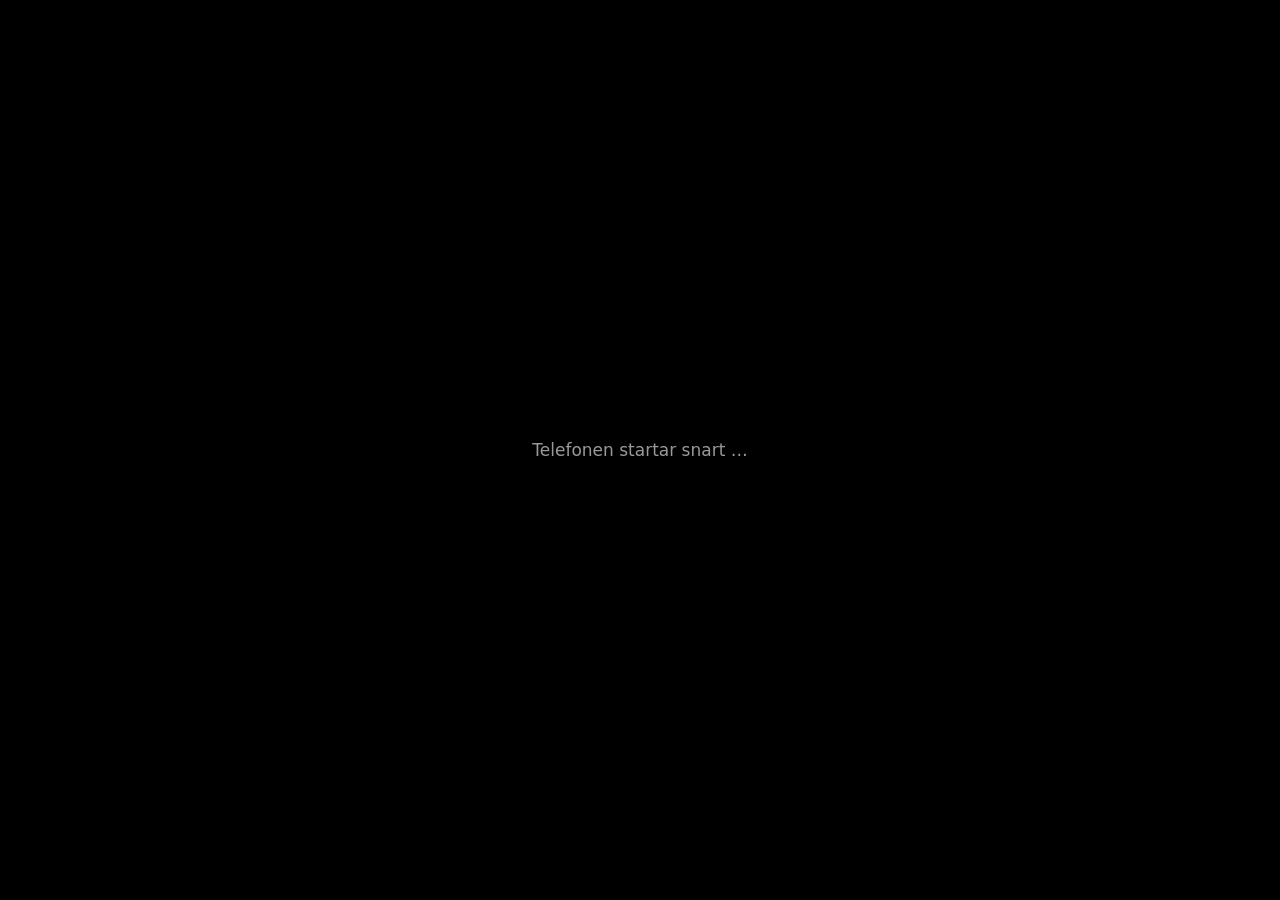
==== index.html @ a9f5c9ab "Första uppladdningen: README och platshållarsida Co-Authored-By: Claude Fable 5.2 <noreply@anthropic" ====
<!DOCTYPE html>
<html lang="sv">
<head>
<meta charset="utf-8">
<meta name="viewport" content="width=device-width, initial-scale=1, viewport-fit=cover">
<meta name="robots" content="noindex, nofollow">
<title>Telefon</title>
<style>
  html, body { height: 100%; margin: 0; }
  body { display: flex; align-items: center; justify-content: center; background: #000; color: #fff; font-family: -apple-system, system-ui, sans-serif; }
  p { opacity: .6; font-size: 17px; }
</style>
</head>
<body>
<p>Telefonen startar snart …</p>
</body>
</html>
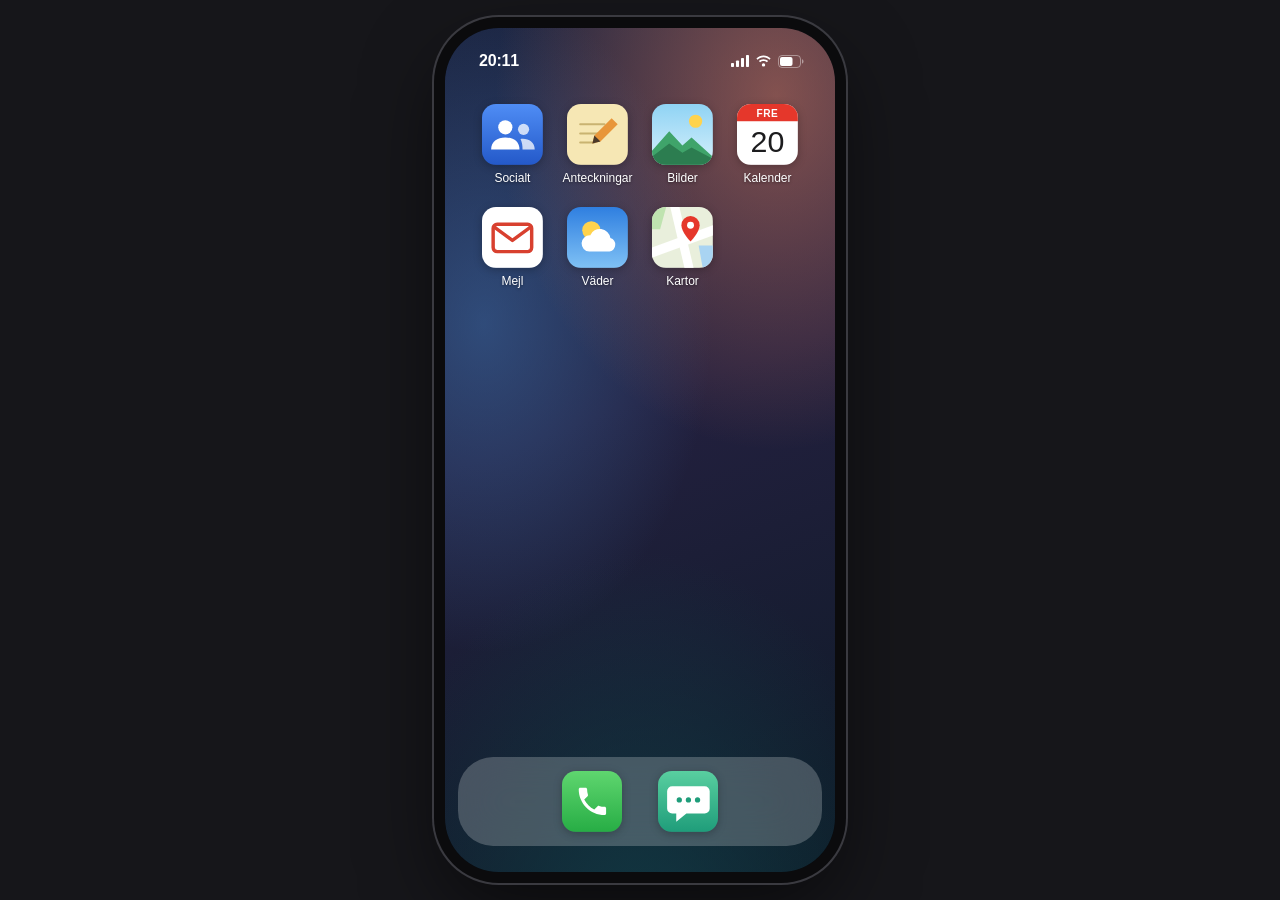
==== commit 8a68537a: "Viktors telefon: hemskärm, meddelanden, samtalslogg och kalender Co-Authored-By: Claude Fable 5.2 <n" ====
--- a/index.html
+++ b/index.html
@@ -2,16 +2,532 @@
 <html lang="sv">
 <head>
 <meta charset="utf-8">
-<meta name="viewport" content="width=device-width, initial-scale=1, viewport-fit=cover">
+<meta name="viewport" content="width=device-width, initial-scale=1, maximum-scale=1, user-scalable=no, viewport-fit=cover">
 <meta name="robots" content="noindex, nofollow">
+<meta name="theme-color" content="#000000">
 <title>Telefon</title>
 <style>
-  html, body { height: 100%; margin: 0; }
-  body { display: flex; align-items: center; justify-content: center; background: #000; color: #fff; font-family: -apple-system, system-ui, sans-serif; }
-  p { opacity: .6; font-size: 17px; }
+  * { box-sizing: border-box; -webkit-tap-highlight-color: transparent; }
+  html, body { height: 100%; margin: 0; background: #000; overflow: hidden; }
+  body {
+    font-family: -apple-system, BlinkMacSystemFont, "SF Pro Text", "Helvetica Neue", Helvetica, Arial, sans-serif;
+    -webkit-font-smoothing: antialiased;
+    -webkit-user-select: none; user-select: none;
+    touch-action: manipulation;
+  }
+  button { font: inherit; color: inherit; background: none; border: 0; padding: 0; cursor: pointer; }
+
+  /* ---------- Telefonen ---------- */
+  #stage { height: 100%; display: flex; align-items: center; justify-content: center; }
+  #phone {
+    position: relative; overflow: hidden;
+    width: 100vw; height: 100vh; height: 100dvh;
+    background: #000; color: #000;
+    --u: 1vw;               /* 1 % av telefonens bredd */
+  }
+  @media (min-width: 520px) {
+    body { background: #16161a; }
+    #phone {
+      width: 390px; height: 844px; --u: 3.9px;
+      border-radius: 54px;
+      box-shadow: 0 0 0 11px #0b0b0d, 0 0 0 13px #3a3a40, 0 30px 80px rgba(0,0,0,.6);
+      transform-origin: center center;
+    }
+  }
+
+  /* ---------- Statusrad ---------- */
+  .statusbar {
+    position: absolute; top: 0; left: 0; right: 0; z-index: 50;
+    height: 50px; padding: 16px 30px 0 34px;
+    display: flex; justify-content: space-between; align-items: center;
+    font-weight: 600; font-size: 16px; letter-spacing: -.2px;
+    color: #fff; pointer-events: none; transition: color .25s;
+  }
+  #phone.light .statusbar { color: #000; }
+  .statusbar .right { display: flex; gap: 6px; align-items: center; }
+  .statusbar svg { display: block; fill: currentColor; }
+
+  /* ---------- Hemskärm ---------- */
+  #home {
+    position: absolute; inset: 0;
+    background:
+      radial-gradient(120% 70% at 85% 8%, rgba(214,120,92,.55), transparent 60%),
+      radial-gradient(90% 60% at 10% 35%, rgba(60,110,170,.55), transparent 65%),
+      radial-gradient(120% 80% at 50% 110%, rgba(18,60,70,.9), transparent 60%),
+      linear-gradient(160deg, #1b2440 0%, #23203f 45%, #0d1a26 100%);
+    transition: transform .3s ease, filter .3s ease;
+  }
+  #phone.in-app #home { transform: scale(.94); filter: brightness(.6); }
+  .grid {
+    position: absolute; top: 76px; left: 0; right: 0;
+    padding: 0 calc(var(--u) * 6.4);
+    display: grid; grid-template-columns: repeat(4, 1fr);
+    row-gap: 22px;
+  }
+  .app-btn { display: flex; flex-direction: column; align-items: center; gap: 6px; }
+  .icon {
+    width: calc(var(--u) * 15.6); height: calc(var(--u) * 15.6);
+    border-radius: 23%; overflow: hidden; display: block;
+    box-shadow: 0 2px 8px rgba(0,0,0,.25);
+    transition: transform .12s, filter .12s;
+  }
+  .icon svg { width: 100%; height: 100%; display: block; }
+  .app-btn:active .icon { transform: scale(.92); filter: brightness(.8); }
+  .app-btn .label { color: #fff; font-size: 12px; font-weight: 500; text-shadow: 0 1px 3px rgba(0,0,0,.45); }
+  .dock {
+    position: absolute; left: calc(var(--u) * 3.4); right: calc(var(--u) * 3.4); bottom: 26px;
+    padding: calc(var(--u) * 3.6) calc(var(--u) * 3);
+    border-radius: calc(var(--u) * 9);
+    background: rgba(255,255,255,.22);
+    -webkit-backdrop-filter: blur(24px); backdrop-filter: blur(24px);
+    display: flex; justify-content: center; gap: calc(var(--u) * 9);
+  }
+  .dock .label { display: none; }
+  @keyframes shake {
+    0%,100% { transform: translateX(0); }
+    20% { transform: translateX(-7px) rotate(-3deg); }
+    40% { transform: translateX(6px) rotate(3deg); }
+    60% { transform: translateX(-4px) rotate(-2deg); }
+    80% { transform: translateX(3px) rotate(1deg); }
+  }
+  .app-btn.shake .icon { animation: shake .38s ease; }
+
+  /* ---------- Appar (gemensamt) ---------- */
+  .app {
+    position: absolute; inset: 0; z-index: 10;
+    background: #fff; color: #000;
+    display: flex; flex-direction: column;
+    opacity: 0; transform: scale(.82); pointer-events: none;
+    transition: opacity .22s ease, transform .26s cubic-bezier(.2,.8,.2,1);
+  }
+  .app.open { opacity: 1; transform: none; pointer-events: auto; }
+  .view { position: absolute; inset: 0; display: flex; flex-direction: column; background: inherit; }
+  .view.sub { transform: translateX(100%); transition: transform .28s cubic-bezier(.2,.8,.2,1); }
+  .view.sub.show { transform: none; }
+  .scroll { flex: 1; overflow-y: auto; -webkit-overflow-scrolling: touch; overscroll-behavior: contain; padding-bottom: 40px; }
+  .top { padding-top: 54px; }
+  h1.large { margin: 0; padding: 6px 18px 8px; font-size: 33px; font-weight: 700; letter-spacing: -.4px; }
+  .muted { color: #8a8a8e; }
+
+  /* ---------- Meddelanden ---------- */
+  .thread {
+    display: flex; gap: 12px; align-items: center; width: 100%; text-align: left;
+    padding: 9px 0 9px 18px;
+  }
+  .thread:active { background: #e9e9ee; }
+  .avatar {
+    flex: none; width: 46px; height: 46px; border-radius: 50%;
+    background: linear-gradient(#a5abb8, #848a96); color: #fff;
+    display: flex; align-items: center; justify-content: center;
+    font-size: 20px; font-weight: 500;
+  }
+  .thread .body { flex: 1; min-width: 0; padding: 2px 16px 10px 0; border-bottom: 1px solid #e3e3e7; }
+  .thread .row { display: flex; justify-content: space-between; align-items: baseline; gap: 8px; }
+  .thread .name { font-size: 17px; font-weight: 600; }
+  .thread .when { font-size: 15px; color: #8a8a8e; white-space: nowrap; }
+  .thread .preview { font-size: 15px; color: #8a8a8e; line-height: 1.3; height: 2.6em; overflow: hidden; }
+
+  .chat-head {
+    flex: none; padding: 50px 8px 8px; background: rgba(248,248,250,.94);
+    border-bottom: 1px solid #dcdce0; text-align: center; position: relative;
+  }
+  .back {
+    position: absolute; left: 4px; top: 52px; padding: 8px 12px; color: #0a7cff;
+    display: flex; align-items: center; gap: 3px; font-size: 17px;
+  }
+  .back svg { width: 12px; height: 20px; }
+  .chat-head .avatar { margin: 0 auto 3px; width: 44px; height: 44px; font-size: 19px; }
+  .chat-head .who { font-size: 12px; }
+  .chat { padding: 10px 12px 20px; display: flex; flex-direction: column; }
+  .day { align-self: center; font-size: 12px; color: #8a8a8e; margin: 14px 0 8px; font-weight: 500; }
+  .msg { max-width: 76%; margin-top: 3px; display: flex; flex-direction: column; }
+  .msg .bubble {
+    padding: 8px 13px; border-radius: 19px; font-size: 16.5px; line-height: 1.28;
+    -webkit-user-select: text; user-select: text;
+  }
+  .msg .time { font-size: 11px; color: #8a8a8e; margin: 2px 6px 5px; }
+  .msg.in { align-self: flex-start; }
+  .msg.in .bubble { background: #e9e9eb; color: #000; }
+  .msg.out { align-self: flex-end; align-items: flex-end; }
+  .msg.out .bubble { background: #34b556; color: #fff; }
+  .composer {
+    flex: none; padding: 8px 12px 30px; background: #fff; display: flex; gap: 10px; align-items: center;
+  }
+  .composer .field { flex: 1; border: 1px solid #d0d0d5; border-radius: 18px; padding: 7px 14px; color: #b4b4b9; font-size: 16px; }
+  .composer .plus { width: 32px; height: 32px; border-radius: 50%; background: #e9e9eb; color: #7c7c82; display: flex; align-items: center; justify-content: center; font-size: 22px; line-height: 1; }
+
+  /* ---------- Telefon ---------- */
+  .call { display: flex; align-items: center; padding-left: 18px; }
+  .call .inner { flex: 1; display: flex; justify-content: space-between; align-items: center; gap: 10px; padding: 9px 16px 9px 0; border-bottom: 1px solid #e3e3e7; }
+  .call .name { font-size: 17px; font-weight: 600; }
+  .call.missed .name { color: #e5372b; }
+  .call .sub { font-size: 14px; color: #8a8a8e; margin-top: 1px; }
+  .call .when { text-align: right; font-size: 15px; color: #8a8a8e; white-space: nowrap; line-height: 1.3; }
+  .tabbar {
+    flex: none; display: flex; justify-content: space-around; padding: 7px 4px 30px;
+    background: rgba(248,248,250,.96); border-top: 1px solid #dcdce0;
+  }
+  .tab { display: flex; flex-direction: column; align-items: center; gap: 2px; font-size: 10px; color: #9a9aa0; width: 20%; }
+  .tab svg { width: 25px; height: 25px; fill: currentColor; }
+  .tab.on { color: #0a7cff; }
+
+  /* ---------- Kalender ---------- */
+  .cal-head { display: flex; align-items: center; justify-content: space-between; padding: 6px 12px 4px 18px; }
+  .cal-head h1 { margin: 0; font-size: 30px; font-weight: 700; letter-spacing: -.4px; text-transform: capitalize; }
+  .cal-head h1 span { color: #e5372b; font-weight: 400; margin-left: 6px; }
+  .cal-nav { display: flex; gap: 4px; }
+  .cal-nav button { width: 40px; height: 40px; color: #e5372b; display: flex; align-items: center; justify-content: center; }
+  .cal-nav svg { width: 11px; height: 19px; }
+  .dow, .days { display: grid; grid-template-columns: repeat(7, 1fr); text-align: center; padding: 0 8px; }
+  .dow { font-size: 11px; color: #8a8a8e; font-weight: 600; padding-bottom: 4px; border-bottom: 1px solid #e3e3e7; }
+  .dow .we { color: #b8b8bd; }
+  .daycell { height: 46px; display: flex; flex-direction: column; align-items: center; justify-content: flex-start; padding-top: 5px; gap: 2px; }
+  .daycell .num { width: 32px; height: 32px; border-radius: 50%; display: flex; align-items: center; justify-content: center; font-size: 18px; }
+  .daycell.we .num { color: #8a8a8e; }
+  .daycell.today .num { background: #e5372b; color: #fff; font-weight: 600; }
+  .daycell.sel:not(.today) .num { background: #1c1c1e; color: #fff; font-weight: 600; }
+  .daycell .dot { width: 5px; height: 5px; border-radius: 50%; background: transparent; }
+  .daycell.has .dot { background: #b0b0b6; }
+  .events { border-top: 1px solid #e3e3e7; margin-top: 4px; }
+  .events h2 { margin: 0; padding: 12px 18px 6px; font-size: 13px; font-weight: 600; color: #8a8a8e; text-transform: uppercase; letter-spacing: .3px; }
+  .event { display: flex; gap: 12px; padding: 0 18px; align-items: stretch; transition: background .2s; }
+  .event.hl { background: #fdeceb; }
+  .event .date { flex: none; width: 58px; padding: 11px 0; font-size: 15px; color: #8a8a8e; }
+  .event .what { flex: 1; padding: 11px 0 11px 10px; font-size: 16.5px; font-weight: 500; border-left: 3px solid #e5372b; border-bottom: 1px solid #efeff2; }
+  .event .what small { display: block; font-weight: 400; font-size: 13px; color: #8a8a8e; margin-top: 1px; }
+  .noevents { padding: 14px 18px; color: #8a8a8e; font-size: 15px; }
+
+  /* ---------- Hemstreck och tips ---------- */
+  #homebar {
+    position: absolute; left: 0; right: 0; bottom: 0; height: 30px; z-index: 60;
+    display: none; align-items: flex-end; justify-content: center; padding-bottom: 8px;
+  }
+  #phone.in-app #homebar { display: flex; }
+  #homebar i { width: 36%; height: 5px; border-radius: 3px; background: #000; opacity: .85; }
+  #hint {
+    position: absolute; left: 50%; bottom: 44px; z-index: 70; transform: translate(-50%, 10px);
+    background: rgba(28,28,30,.9); color: #fff; font-size: 13px; padding: 8px 14px; border-radius: 16px;
+    white-space: nowrap; opacity: 0; pointer-events: none; transition: opacity .3s, transform .3s;
+  }
+  #hint.show { opacity: 1; transform: translate(-50%, 0); }
 </style>
 </head>
 <body>
-<p>Telefonen startar snart …</p>
+<div id="stage">
+<div id="phone">
+
+  <div class="statusbar">
+    <span id="clock"></span>
+    <span class="right">
+      <svg width="18" height="12" viewBox="0 0 18 12"><rect x="0" y="8" width="3" height="4" rx=".8"/><rect x="5" y="5.5" width="3" height="6.5" rx=".8"/><rect x="10" y="3" width="3" height="9" rx=".8"/><rect x="15" y="0" width="3" height="12" rx=".8"/></svg>
+      <svg width="17" height="12" viewBox="0 0 17 12"><path d="M8.5 2.3c2.3 0 4.4.9 6 2.4l1.1-1.2C13.700 1.700 11.200.6 8.500.6S3.300 1.700 1.400 3.500l1.100 1.200c1.600-1.500 3.700-2.400 6-2.400zm0 3.600c1.300 0 2.500.5 3.400 1.300l1.200-1.200C11.900 4.900 10.300 4.200 8.500 4.200s-3.400.7-4.600 1.800l1.200 1.200c.9-.8 2.100-1.300 3.400-1.300zm0 3.400L6.500 11.400 8.500 9.300z"/><circle cx="8.500" cy="9.900" r="1.700"/></svg>
+      <svg width="27" height="13" viewBox="0 0 27 13"><rect x=".5" y=".5" width="22" height="12" rx="3.500" fill="none" stroke="currentColor" opacity=".4"/><rect x="2" y="2" width="12.500" height="9" rx="2"/><path d="M24 4.300v4.400c.9-.3 1.500-1.200 1.500-2.200s-.6-1.900-1.500-2.200z" opacity=".45"/></svg>
+    </span>
+  </div>
+
+  <div id="home">
+    <div class="grid" id="grid"></div>
+    <div class="dock" id="dock"></div>
+  </div>
+
+  <!-- Meddelanden -->
+  <div class="app" id="app-messages">
+    <div class="view">
+      <div class="top"><h1 class="large">Meddelanden</h1></div>
+      <div class="scroll" id="threads"></div>
+    </div>
+    <div class="view sub" id="chatview">
+      <div class="chat-head">
+        <button class="back" data-back><svg viewBox="0 0 12 20"><path d="M10 2L2 10l8 8" fill="none" stroke="currentColor" stroke-width="2.600" stroke-linecap="round" stroke-linejoin="round"/></svg></button>
+        <div class="avatar" id="chat-avatar"></div>
+        <div class="who" id="chat-name"></div>
+      </div>
+      <div class="scroll"><div class="chat" id="chat"></div></div>
+      <div class="composer"><span class="plus">+</span><span class="field">Sms</span></div>
+    </div>
+  </div>
+
+  <!-- Telefon -->
+  <div class="app" id="app-phone">
+    <div class="view">
+      <div class="top"><h1 class="large">Senaste</h1></div>
+      <div class="scroll" id="calls"></div>
+      <div class="tabbar">
+        <span class="tab"><svg viewBox="0 0 24 24"><path d="M12 17.300l-6.200 3.700 1.700-7L2 9.200l7.200-.6L12 2l2.800 6.600 7.200.6-5.500 4.800 1.700 7z"/></svg>Favoriter</span>
+        <span class="tab on"><svg viewBox="0 0 24 24"><path d="M12 2a10 10 0 100 20 10 10 0 000-20zm4.200 13.400L11 12.500V6.500h1.800v5l4.300 2.400z"/></svg>Senaste</span>
+        <span class="tab"><svg viewBox="0 0 24 24"><circle cx="12" cy="8" r="4"/><path d="M4 20c0-4 3.600-6.500 8-6.500s8 2.500 8 6.500z"/></svg>Kontakter</span>
+        <span class="tab"><svg viewBox="0 0 24 24"><g><circle cx="6" cy="5" r="2"/><circle cx="12" cy="5" r="2"/><circle cx="18" cy="5" r="2"/><circle cx="6" cy="11" r="2"/><circle cx="12" cy="11" r="2"/><circle cx="18" cy="11" r="2"/><circle cx="6" cy="17" r="2"/><circle cx="12" cy="17" r="2"/><circle cx="18" cy="17" r="2"/></g></svg>Knappsats</span>
+        <span class="tab"><svg viewBox="0 0 24 24"><path d="M6.500 7a5 5 0 100 10h11a5 5 0 10-4-2H10.500a5 5 0 00-4-8zm0 2a3 3 0 110 6 3 3 0 010-6zm11 0a3 3 0 110 6 3 3 0 010-6z"/></svg>Röstbrevlåda</span>
+      </div>
+    </div>
+  </div>
+
+  <!-- Kalender -->
+  <div class="app" id="app-calendar">
+    <div class="view">
+      <div class="top">
+        <div class="cal-head">
+          <h1 id="cal-title"></h1>
+          <div class="cal-nav">
+            <button id="cal-prev" aria-label="Föregående månad"><svg viewBox="0 0 12 20"><path d="M10 2L2 10l8 8" fill="none" stroke="currentColor" stroke-width="2.600" stroke-linecap="round" stroke-linejoin="round"/></svg></button>
+            <button id="cal-next" aria-label="Nästa månad"><svg viewBox="0 0 12 20"><path d="M2 2l8 8-8 8" fill="none" stroke="currentColor" stroke-width="2.600" stroke-linecap="round" stroke-linejoin="round"/></svg></button>
+          </div>
+        </div>
+        <div class="dow"><span>M</span><span>T</span><span>O</span><span>T</span><span>F</span><span class="we">L</span><span class="we">S</span></div>
+      </div>
+      <div class="scroll">
+        <div class="days" id="cal-days"></div>
+        <div class="events" id="cal-events"></div>
+      </div>
+    </div>
+  </div>
+
+  <button id="homebar" aria-label="Hem"><i></i></button>
+  <div id="hint">Tryck på strecket för att gå till hemskärmen</div>
+
+</div>
+</div>
+
+<script>
+/* =====================================================================
+   SPELETS INNEHÅLL – ändra text, tider och namn här.
+   ===================================================================== */
+const NOW = { year: 2024, month: 12, day: 20, time: "20:11" };   // telefonens "nu"
+
+// from: "V" = Viktor (telefonens ägare), "X" = den andra personen
+const THREADS = [
+  { name: "Alexander", listWhen: "20:08", days: [
+    { date: "fredag 20 dec. 2024", msgs: [
+      { from: "V", time: "20:07", text: "Vi måste prata innan talet. Jag har originalen. Du vet vad som händer om jag visar dem." },
+      { from: "X", time: "20:08", text: "Inte här, inte nu. Vi tar det senare." }
+    ]}
+  ]},
+  { name: "Agneta", listWhen: "10:09", days: [
+    { date: "fredag 29 nov. 2024", msgs: [
+      { from: "V", time: "13:21", text: "Vi ses vid restaurangen ungefär 18:30!" },
+      { from: "X", time: "13:34", text: "Det blir perfekt ses då. Kommer Alexander?" },
+      { from: "V", time: "13:36", text: "Ja, det hoppas jag." }
+    ]},
+    { date: "fredag 20 dec. 2024", msgs: [
+      { from: "V", time: "10:01", text: "Sätt på dig något fint ikväll 😊! Det är mycket som ska hända." },
+      { from: "X", time: "10:09", text: "Det gör jag, och låter spännande" },
+      { from: "X", time: "10:09", text: "Och lycka till med jultalet, det kommer säkert vara lika bra som alltid" }
+    ]}
+  ]},
+  { name: "Charlotte", listWhen: "14 dec.", days: [
+    { date: "tisdag 3 dec. 2024", msgs: [
+      { from: "X", time: "19:37", text: "Kommer du hem till middag?" },
+      { from: "V", time: "20:17", text: "Nej, hinner inte. Jobb" },
+      { from: "X", time: "20:44", text: "Okej, finns middag kvar på bordet till dig ❤️" },
+      { from: "V", time: "21:03", text: "Ok." }
+    ]},
+    { date: "lördag 14 dec. 2024", msgs: [
+      { from: "X", time: "16:22", text: "Känns allt bra inför festen? Något du behöver hjälp med?" },
+      { from: "V", time: "16:31", text: "Nej. Se till att maten är i tid bara" }
+    ]}
+  ]}
+];
+
+// length: samtalslängd, eller null för missat samtal. count: antal missade i rad.
+const CALLS = [
+  { name: "Alexander", date: "20 dec.", time: "20:10", length: "21 sek" },
+  { name: "Mamma",     date: "20 dec.", time: "10:47", length: "3 min 43 sek" },
+  { name: "Charlotte", date: "19 dec.", time: "21:04", length: null, count: 2 },
+  { name: "Advokat",   date: "18 dec.", time: "17:22", length: "7 min 02 sek" },
+  { name: "Agneta",    date: "17 dec.", time: "22:53", length: "13 min 47 sek" },
+  { name: "Agneta",    date: "16 dec.", time: "15:38", length: "11 min 14 sek" },
+  { name: "Charlotte", date: "16 dec.", time: "12:04", length: "4 min 58 sek" },
+  { name: "Alexander", date: "16 dec.", time: "11:32", length: "22 min 07 sek" },
+  { name: "Agneta",    date: "11 dec.", time: "19:02", length: null },
+  { name: "Emil",      date: "9 dec.",  time: "14:44", length: "16 min 53 sek" },
+  { name: "Charlotte", date: "9 dec.",  time: "14:31", length: null },
+  { name: "Advokat",   date: "1 dec.",  time: "23:09", length: "5 min 14 sek" },
+  { name: "Alexander", date: "1 dec.",  time: "11:37", length: "12 min 34 sek" }
+];
+
+// "ÅÅÅÅ-MM-DD": [händelser]
+const EVENTS = {
+  "2024-11-02": ["Skicka inbjudan"],
+  "2024-11-28": ["Advokatmöte"],
+  "2024-11-29": ["Middag med A+A"],
+  "2024-12-01": ["Skicka in testamente"],
+  "2024-12-02": ["Donation"],
+  "2024-12-03": ["Affärsmöte"],
+  "2024-12-09": ["SPARKA EMIL"],
+  "2024-12-12": ["Affärsmöte"],
+  "2024-12-16": ["Affärsmöte"],
+  "2024-12-20": ["Julmiddag"]
+};
+
+/* =====================================================================
+   Ikoner (egna, ritade för spelet)
+   ===================================================================== */
+const ICONS = {
+  social: `<svg viewBox="0 0 60 60"><defs><linearGradient id="gs" x1="0" y1="0" x2="0" y2="1"><stop offset="0" stop-color="#4f8df5"/><stop offset="1" stop-color="#2459c9"/></linearGradient></defs><rect width="60" height="60" fill="url(#gs)"/><circle cx="23" cy="23" r="7" fill="#fff"/><path d="M9 45c0-8 6-12 14-12s14 4 14 12z" fill="#fff"/><circle cx="41" cy="25" r="5.500" fill="#fff" opacity=".75"/><path d="M38 34.500c7-1 14 2.500 14 10.500H40c0-4-.5-7.500-2-10.500z" fill="#fff" opacity=".75"/></svg>`,
+  notes: `<svg viewBox="0 0 60 60"><rect width="60" height="60" fill="#f6e7b4"/><g stroke="#c9b371" stroke-width="2" stroke-linecap="round"><path d="M13 20h24M13 29h20M13 38h14"/></g><path d="M44 14l6 6-17 17-8 2 2-8z" fill="#e8963a"/><path d="M27 31l6 6-8 2z" fill="#4a3a2a"/></svg>`,
+  photos: `<svg viewBox="0 0 60 60"><defs><linearGradient id="gp" x1="0" y1="0" x2="0" y2="1"><stop offset="0" stop-color="#8fd3f4"/><stop offset="1" stop-color="#d6f0fb"/></linearGradient></defs><rect width="60" height="60" fill="url(#gp)"/><circle cx="43" cy="17" r="6.500" fill="#ffd34d"/><path d="M0 46l17-19 13 14 9-8 21 19v8H0z" fill="#3fa46a"/><path d="M0 52l17-13 13 9 9-5 21 11v6H0z" fill="#2c7d50"/></svg>`,
+  calendar: `<svg viewBox="0 0 60 60"><rect width="60" height="60" fill="#fff"/><rect width="60" height="17" fill="#e5372b"/><text x="30" y="12.500" text-anchor="middle" font-family="-apple-system,Helvetica,Arial,sans-serif" font-size="10" font-weight="700" fill="#fff" letter-spacing=".6">FRE</text><text x="30" y="47" text-anchor="middle" font-family="-apple-system,Helvetica,Arial,sans-serif" font-size="30" font-weight="300" fill="#1c1c1e">20</text></svg>`,
+  mail: `<svg viewBox="0 0 60 60"><rect width="60" height="60" fill="#fff"/><rect x="11" y="17" width="38" height="27" rx="4" fill="none" stroke="#d8402f" stroke-width="3.400"/><path d="M12.500 20l17.500 13 17.500-13" fill="none" stroke="#d8402f" stroke-width="3.400" stroke-linecap="round" stroke-linejoin="round"/></svg>`,
+  weather: `<svg viewBox="0 0 60 60"><defs><linearGradient id="gw" x1="0" y1="0" x2="0" y2="1"><stop offset="0" stop-color="#2f7fe0"/><stop offset="1" stop-color="#7fc1f5"/></linearGradient></defs><rect width="60" height="60" fill="url(#gw)"/><circle cx="24" cy="23" r="9" fill="#ffd34d"/><path d="M22 44a8 8 0 01.8-16 10.500 10.500 0 0120 2.500A7 7 0 0142 44z" fill="#fff"/></svg>`,
+  maps: `<svg viewBox="0 0 60 60"><rect width="60" height="60" fill="#e9efdc"/><path d="M0 40l60-22v10L0 50z" fill="#fff"/><path d="M18 0h9l14 60h-9z" fill="#fff"/><path d="M0 0h14l-6 22H0z" fill="#bfe3b0"/><path d="M46 38h14v22H50z" fill="#a9d4f2"/><path d="M38 9a9 9 0 019 9c0 7-9 16-9 16s-9-9-9-16a9 9 0 019-9z" fill="#e5372b"/><circle cx="38" cy="18" r="3.400" fill="#fff"/></svg>`,
+  phone: `<svg viewBox="0 0 60 60"><defs><linearGradient id="gt" x1="0" y1="0" x2="0" y2="1"><stop offset="0" stop-color="#5fd66f"/><stop offset="1" stop-color="#27ad45"/></linearGradient></defs><rect width="60" height="60" fill="url(#gt)"/><g transform="translate(12 12) scale(1.500)"><path fill="#fff" d="M6.620 10.790c1.440 2.830 3.760 5.140 6.590 6.590l2.200-2.200c.27-.27.67-.36 1.020-.24 1.120.37 2.330.57 3.570.57.55 0 1 .45 1 1V20c0 .55-.45 1-1 1-9.390 0-17-7.610-17-17 0-.55.45-1 1-1h3.500c.55 0 1 .45 1 1 0 1.250.2 2.450.57 3.570.11.35.03.74-.25 1.020l-2.200 2.200z"/></g></svg>`,
+  messages: `<svg viewBox="0 0 60 60"><defs><linearGradient id="gm" x1="0" y1="0" x2="0" y2="1"><stop offset="0" stop-color="#59cfa0"/><stop offset="1" stop-color="#1f9d7a"/></linearGradient></defs><rect width="60" height="60" fill="url(#gm)"/><path d="M14 15h32a5 5 0 015 5v17a5 5 0 01-5 5H28l-10 8v-8h-4a5 5 0 01-5-5V20a5 5 0 015-5z" fill="#fff"/><g fill="#1f9d7a"><circle cx="21" cy="28.500" r="2.600"/><circle cx="30" cy="28.500" r="2.600"/><circle cx="39" cy="28.500" r="2.600"/></g></svg>`
+};
+
+// open: vilken app som öppnas. Saknas open går appen inte att öppna (ikonen skakar).
+const HOME_APPS = [
+  { icon: "social",   label: "Socialt" },
+  { icon: "notes",    label: "Anteckningar" },
+  { icon: "photos",   label: "Bilder" },
+  { icon: "calendar", label: "Kalender", open: "calendar" },
+  { icon: "mail",     label: "Mejl" },
+  { icon: "weather",  label: "Väder" },
+  { icon: "maps",     label: "Kartor" }
+];
+const DOCK_APPS = [
+  { icon: "phone",    label: "Telefon",     open: "phone" },
+  { icon: "messages", label: "Meddelanden", open: "messages" }
+];
+
+/* =====================================================================
+   Logik
+   ===================================================================== */
+const $ = (s, r = document) => r.querySelector(s);
+const el = (tag, cls, html) => { const e = document.createElement(tag); if (cls) e.className = cls; if (html != null) e.innerHTML = html; return e; };
+const esc = s => s.replace(/[&<>]/g, c => ({ "&": "&amp;", "<": "&lt;", ">": "&gt;" }[c]));
+const phone = $("#phone");
+let hintShown = false;
+
+$("#clock").textContent = NOW.time;
+
+// Skala telefonramen på stora skärmar
+function fit() {
+  if (window.innerWidth >= 520) {
+    const s = Math.min(1, (window.innerHeight - 48) / 844, (window.innerWidth - 48) / 390);
+    phone.style.transform = `scale(${s})`;
+  } else phone.style.transform = "";
+}
+addEventListener("resize", fit); fit();
+
+// ---- Hemskärm ----
+function addApps(target, list) {
+  list.forEach(a => {
+    const b = el("button", "app-btn", `<span class="icon">${ICONS[a.icon]}</span><span class="label">${a.label}</span>`);
+    b.setAttribute("aria-label", a.label);
+    b.addEventListener("click", () => {
+      if (a.open) return openApp(a.open);
+      b.classList.remove("shake"); void b.offsetWidth; b.classList.add("shake");
+    });
+    target.appendChild(b);
+  });
+}
+addApps($("#grid"), HOME_APPS);
+addApps($("#dock"), DOCK_APPS);
+
+function openApp(id) {
+  document.querySelectorAll(".app").forEach(a => a.classList.remove("open"));
+  document.querySelectorAll(".view.sub").forEach(v => v.classList.remove("show"));
+  $("#app-" + id).classList.add("open");
+  phone.classList.add("in-app", "light");
+  if (id === "calendar") renderCalendar(NOW.year, NOW.month, NOW.day);
+  if (!hintShown) {
+    hintShown = true;
+    setTimeout(() => $("#hint").classList.add("show"), 500);
+    setTimeout(() => $("#hint").classList.remove("show"), 4200);
+  }
+}
+function goHome() {
+  document.querySelectorAll(".app").forEach(a => a.classList.remove("open"));
+  phone.classList.remove("in-app", "light");
+  $("#hint").classList.remove("show");
+}
+$("#homebar").addEventListener("click", goHome);
+// Svep uppåt från nederkanten går också hem
+let swipeY = null;
+phone.addEventListener("touchstart", e => {
+  const r = phone.getBoundingClientRect(), t = e.touches[0];
+  swipeY = (r.bottom - t.clientY < 44) ? t.clientY : null;
+}, { passive: true });
+phone.addEventListener("touchend", e => {
+  if (swipeY != null && swipeY - e.changedTouches[0].clientY > 40) goHome();
+  swipeY = null;
+}, { passive: true });
+document.querySelectorAll("[data-back]").forEach(b => b.addEventListener("click", () => b.closest(".view").classList.remove("show")));
+
+// ---- Meddelanden ----
+THREADS.forEach(t => {
+  const last = t.days[t.days.length - 1].msgs.slice(-1)[0];
+  const b = el("button", "thread",
+    `<span class="avatar">${t.name[0]}</span>
+     <span class="body"><span class="row"><span class="name">${esc(t.name)}</span><span class="when">${t.listWhen} ›</span></span>
+     <span class="preview">${esc(last.text)}</span></span>`);
+  b.addEventListener("click", () => openThread(t));
+  $("#threads").appendChild(b);
+});
+function openThread(t) {
+  $("#chat-avatar").textContent = t.name[0];
+  $("#chat-name").textContent = t.name;
+  const chat = $("#chat"); chat.innerHTML = "";
+  t.days.forEach(d => {
+    chat.appendChild(el("div", "day", d.date));
+    d.msgs.forEach(m => {
+      chat.appendChild(el("div", "msg " + (m.from === "V" ? "out" : "in"),
+        `<div class="bubble">${esc(m.text)}</div><div class="time">${m.time}</div>`));
+    });
+  });
+  $("#chatview").classList.add("show");
+  const sc = chat.parentElement; requestAnimationFrame(() => sc.scrollTop = sc.scrollHeight);
+}
+
+// ---- Telefon ----
+CALLS.forEach(c => {
+  const missed = !c.length;
+  const sub = missed ? "Missat samtal" + (c.count > 1 ? " ×" + c.count : "") : "Samtalslängd " + c.length;
+  $("#calls").appendChild(el("div", "call" + (missed ? " missed" : ""),
+    `<div class="inner"><div><div class="name">${esc(c.name)}</div><div class="sub">${sub}</div></div>
+     <div class="when">${c.date}<br>kl. ${c.time}</div></div>`));
+});
+
+// ---- Kalender ----
+const MONTHS = ["januari","februari","mars","april","maj","juni","juli","augusti","september","oktober","november","december"];
+const WD = ["sön","mån","tis","ons","tors","fre","lör"];
+const pad = n => String(n).padStart(2, "0");
+let cal = { y: NOW.year, m: NOW.month };
+function renderCalendar(y, m, sel) {
+  cal = { y, m };
+  $("#cal-title").innerHTML = `${MONTHS[m - 1]}<span>${y}</span>`;
+  const days = $("#cal-days"); days.innerHTML = "";
+  const first = (new Date(y, m - 1, 1).getDay() + 6) % 7;      // måndag först
+  const count = new Date(y, m, 0).getDate();
+  for (let i = 0; i < first; i++) days.appendChild(el("div", "daycell"));
+  for (let d = 1; d <= count; d++) {
+    const key = `${y}-${pad(m)}-${pad(d)}`, wd = new Date(y, m - 1, d).getDay();
+    const c = el("button", "daycell", `<span class="num">${d}</span><span class="dot"></span>`);
+    if (wd === 0 || wd === 6) c.classList.add("we");
+    if (EVENTS[key]) c.classList.add("has");
+    if (y === NOW.year && m === NOW.month && d === NOW.day) c.classList.add("today");
+    if (d === sel) c.classList.add("sel");
+    c.addEventListener("click", () => renderCalendar(y, m, d));
+    days.appendChild(c);
+  }
+  const box = $("#cal-events"); box.innerHTML = "";
+  box.appendChild(el("h2", "", `Händelser i ${MONTHS[m - 1]}`));
+  let any = false, target = null;
+  for (let d = 1; d <= count; d++) {
+    const key = `${y}-${pad(m)}-${pad(d)}`;
+    (EVENTS[key] || []).forEach(title => {
+      any = true;
+      const row = el("div", "event" + (d === sel ? " hl" : ""),
+        `<div class="date">${WD[new Date(y, m - 1, d).getDay()]} ${d}</div><div class="what">${esc(title)}<small>Heldag</small></div>`);
+      if (d === sel) target = row;
+      box.appendChild(row);
+    });
+  }
+  if (!any) box.appendChild(el("div", "noevents", "Inga händelser"));
+  if (target && target.scrollIntoView) target.scrollIntoView({ block: "nearest" });
+}
+$("#cal-prev").addEventListener("click", () => { let { y, m } = cal; m--; if (m < 1) { m = 12; y--; } renderCalendar(y, m, null); });
+$("#cal-next").addEventListener("click", () => { let { y, m } = cal; m++; if (m > 12) { m = 1; y++; } renderCalendar(y, m, null); });
+</script>
 </body>
 </html>
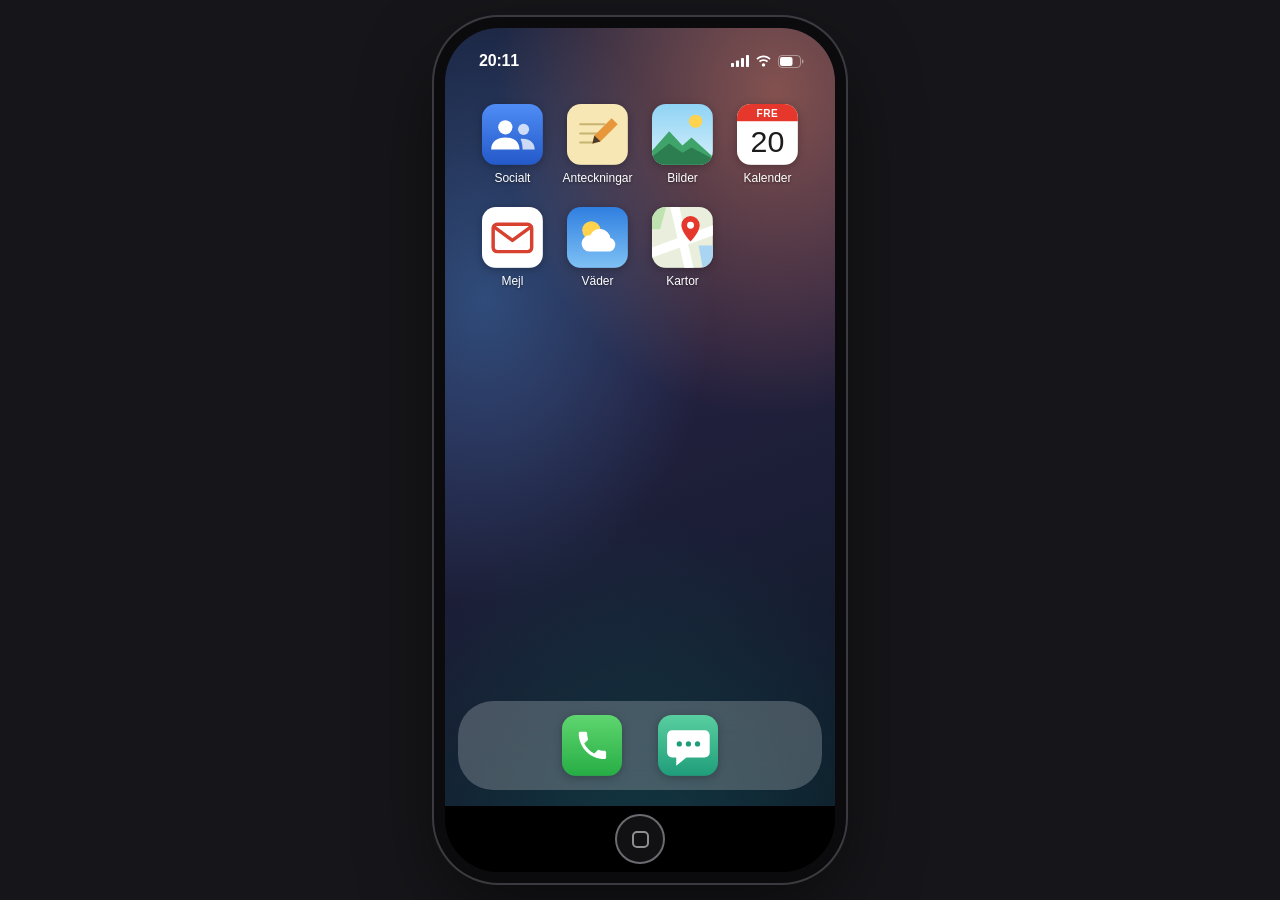
==== commit 81023376: "Hemknapp i fast rad längst ner i stället för svepstreck Co-Authored-By: Claude Fable 5.2 <noreply@an" ====
--- a/index.html
+++ b/index.html
@@ -23,8 +23,23 @@
     position: relative; overflow: hidden;
     width: 100vw; height: 100vh; height: 100dvh;
     background: #000; color: #000;
+    display: flex; flex-direction: column;
     --u: 1vw;               /* 1 % av telefonens bredd */
   }
+  #screen { position: relative; flex: 1; min-height: 0; overflow: hidden; }
+  #chin {
+    flex: none; height: calc(66px + env(safe-area-inset-bottom, 0px));
+    padding-bottom: env(safe-area-inset-bottom, 0px);
+    background: #000; display: flex; align-items: center; justify-content: center;
+  }
+  #homebtn {
+    width: 50px; height: 50px; border-radius: 50%;
+    border: 2px solid #6b6b72; background: #111113;
+    display: flex; align-items: center; justify-content: center;
+    transition: transform .1s, background .1s;
+  }
+  #homebtn i { width: 17px; height: 17px; border-radius: 5px; border: 2px solid #8e8e95; }
+  #homebtn:active { transform: scale(.92); background: #2a2a2e; }
   @media (min-width: 520px) {
     body { background: #16161a; }
     #phone {
@@ -75,7 +90,7 @@
   .app-btn:active .icon { transform: scale(.92); filter: brightness(.8); }
   .app-btn .label { color: #fff; font-size: 12px; font-weight: 500; text-shadow: 0 1px 3px rgba(0,0,0,.45); }
   .dock {
-    position: absolute; left: calc(var(--u) * 3.4); right: calc(var(--u) * 3.4); bottom: 26px;
+    position: absolute; left: calc(var(--u) * 3.4); right: calc(var(--u) * 3.4); bottom: 16px;
     padding: calc(var(--u) * 3.6) calc(var(--u) * 3);
     border-radius: calc(var(--u) * 9);
     background: rgba(255,255,255,.22);
@@ -104,7 +119,7 @@
   .view { position: absolute; inset: 0; display: flex; flex-direction: column; background: inherit; }
   .view.sub { transform: translateX(100%); transition: transform .28s cubic-bezier(.2,.8,.2,1); }
   .view.sub.show { transform: none; }
-  .scroll { flex: 1; overflow-y: auto; -webkit-overflow-scrolling: touch; overscroll-behavior: contain; padding-bottom: 40px; }
+  .scroll { flex: 1; overflow-y: auto; -webkit-overflow-scrolling: touch; overscroll-behavior: contain; padding-bottom: 20px; }
   .top { padding-top: 54px; }
   h1.large { margin: 0; padding: 6px 18px 8px; font-size: 33px; font-weight: 700; letter-spacing: -.4px; }
   .muted { color: #8a8a8e; }
@@ -151,7 +166,7 @@
   .msg.out { align-self: flex-end; align-items: flex-end; }
   .msg.out .bubble { background: #34b556; color: #fff; }
   .composer {
-    flex: none; padding: 8px 12px 30px; background: #fff; display: flex; gap: 10px; align-items: center;
+    flex: none; padding: 8px 12px 10px; background: #fff; display: flex; gap: 10px; align-items: center;
   }
   .composer .field { flex: 1; border: 1px solid #d0d0d5; border-radius: 18px; padding: 7px 14px; color: #b4b4b9; font-size: 16px; }
   .composer .plus { width: 32px; height: 32px; border-radius: 50%; background: #e9e9eb; color: #7c7c82; display: flex; align-items: center; justify-content: center; font-size: 22px; line-height: 1; }
@@ -164,7 +179,7 @@
   .call .sub { font-size: 14px; color: #8a8a8e; margin-top: 1px; }
   .call .when { text-align: right; font-size: 15px; color: #8a8a8e; white-space: nowrap; line-height: 1.3; }
   .tabbar {
-    flex: none; display: flex; justify-content: space-around; padding: 7px 4px 30px;
+    flex: none; display: flex; justify-content: space-around; padding: 7px 4px 8px;
     background: rgba(248,248,250,.96); border-top: 1px solid #dcdce0;
   }
   .tab { display: flex; flex-direction: column; align-items: center; gap: 2px; font-size: 10px; color: #9a9aa0; width: 20%; }
@@ -197,24 +212,12 @@
   .event .what small { display: block; font-weight: 400; font-size: 13px; color: #8a8a8e; margin-top: 1px; }
   .noevents { padding: 14px 18px; color: #8a8a8e; font-size: 15px; }
 
-  /* ---------- Hemstreck och tips ---------- */
-  #homebar {
-    position: absolute; left: 0; right: 0; bottom: 0; height: 30px; z-index: 60;
-    display: none; align-items: flex-end; justify-content: center; padding-bottom: 8px;
-  }
-  #phone.in-app #homebar { display: flex; }
-  #homebar i { width: 36%; height: 5px; border-radius: 3px; background: #000; opacity: .85; }
-  #hint {
-    position: absolute; left: 50%; bottom: 44px; z-index: 70; transform: translate(-50%, 10px);
-    background: rgba(28,28,30,.9); color: #fff; font-size: 13px; padding: 8px 14px; border-radius: 16px;
-    white-space: nowrap; opacity: 0; pointer-events: none; transition: opacity .3s, transform .3s;
-  }
-  #hint.show { opacity: 1; transform: translate(-50%, 0); }
 </style>
 </head>
 <body>
 <div id="stage">
 <div id="phone">
+<div id="screen">
 
   <div class="statusbar">
     <span id="clock"></span>
@@ -282,8 +285,9 @@
     </div>
   </div>
 
-  <button id="homebar" aria-label="Hem"><i></i></button>
-  <div id="hint">Tryck på strecket för att gå till hemskärmen</div>
+</div>
+
+  <div id="chin"><button id="homebtn" aria-label="Hem"><i></i></button></div>
 
 </div>
 </div>
@@ -396,7 +400,6 @@
 const el = (tag, cls, html) => { const e = document.createElement(tag); if (cls) e.className = cls; if (html != null) e.innerHTML = html; return e; };
 const esc = s => s.replace(/[&<>]/g, c => ({ "&": "&amp;", "<": "&lt;", ">": "&gt;" }[c]));
 const phone = $("#phone");
-let hintShown = false;
 
 $("#clock").textContent = NOW.time;
 
@@ -430,28 +433,12 @@
   $("#app-" + id).classList.add("open");
   phone.classList.add("in-app", "light");
   if (id === "calendar") renderCalendar(NOW.year, NOW.month, NOW.day);
-  if (!hintShown) {
-    hintShown = true;
-    setTimeout(() => $("#hint").classList.add("show"), 500);
-    setTimeout(() => $("#hint").classList.remove("show"), 4200);
-  }
 }
 function goHome() {
   document.querySelectorAll(".app").forEach(a => a.classList.remove("open"));
   phone.classList.remove("in-app", "light");
-  $("#hint").classList.remove("show");
 }
-$("#homebar").addEventListener("click", goHome);
-// Svep uppåt från nederkanten går också hem
-let swipeY = null;
-phone.addEventListener("touchstart", e => {
-  const r = phone.getBoundingClientRect(), t = e.touches[0];
-  swipeY = (r.bottom - t.clientY < 44) ? t.clientY : null;
-}, { passive: true });
-phone.addEventListener("touchend", e => {
-  if (swipeY != null && swipeY - e.changedTouches[0].clientY > 40) goHome();
-  swipeY = null;
-}, { passive: true });
+$("#homebtn").addEventListener("click", goHome);
 document.querySelectorAll("[data-back]").forEach(b => b.addEventListener("click", () => b.closest(".view").classList.remove("show")));
 
 // ---- Meddelanden ----
@@ -524,7 +511,6 @@
     });
   }
   if (!any) box.appendChild(el("div", "noevents", "Inga händelser"));
-  if (target && target.scrollIntoView) target.scrollIntoView({ block: "nearest" });
 }
 $("#cal-prev").addEventListener("click", () => { let { y, m } = cal; m--; if (m < 1) { m = 12; y--; } renderCalendar(y, m, null); });
 $("#cal-next").addEventListener("click", () => { let { y, m } = cal; m++; if (m > 12) { m = 1; y++; } renderCalendar(y, m, null); });
